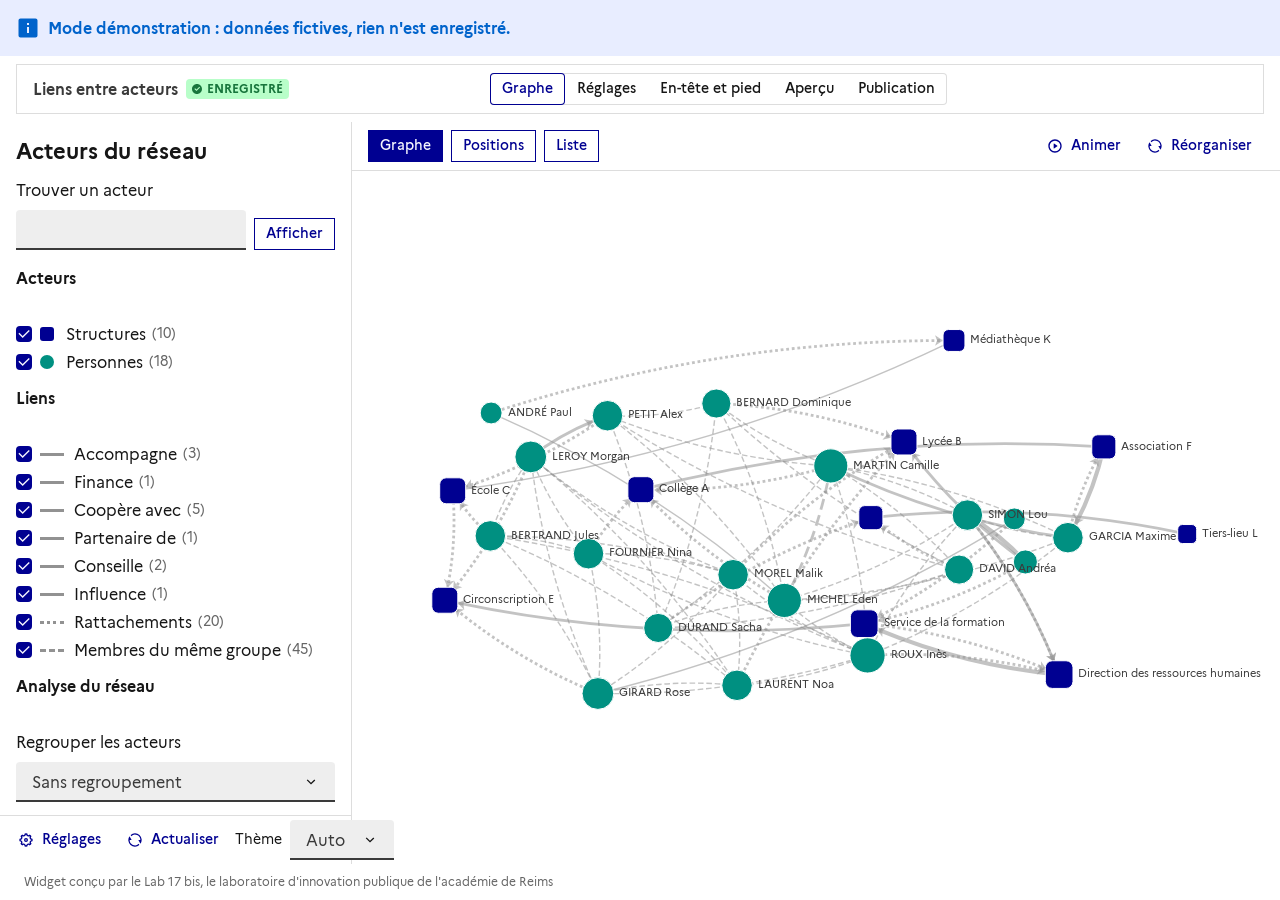
==== index.html @ 30cc1d92 "Publication : adresse à identifiant long refusée avec explication Co-Authored-By: Claude Sonnet 5.5 " ====
<!DOCTYPE html>
<html lang="fr" data-fr-theme="light">
<head>
  <meta charset="utf-8">
  <meta http-equiv="Content-Security-Policy" content="default-src 'self'; script-src 'self' 'unsafe-eval' https://docs.getgrist.com; style-src 'self' 'unsafe-inline' https://cdn.jsdelivr.net; img-src 'self' data: blob: https:; font-src 'self' data: https://cdn.jsdelivr.net; connect-src 'self' https: http://localhost:* http://127.0.0.1:*; frame-src 'self' https:; worker-src 'self' blob:; object-src 'none'; base-uri 'none'; form-action 'self'">
  <meta name="viewport" content="width=device-width, initial-scale=1">
  <title>Liens entre acteurs</title>
  <link rel="stylesheet" href="vendor/dsfr/dsfr.min.css">
  <link rel="stylesheet" href="vendor/dsfr/utility/icons/icons.min.css">
  <link rel="stylesheet" href="commun/page.css?v=2">
  <link rel="stylesheet" href="commun/configuration.css?v=7">
  <link rel="stylesheet" href="commun/grist-public.css?v=1">
  <link rel="stylesheet" href="css/app.css?v=4">
  <script src="https://docs.getgrist.com/grist-plugin-api.js"></script>
</head>
<body>
  <a class="fr-link gg-evitement" href="#gg-panneau">Aller au panneau des acteurs</a>
  <div id="entete"></div>
  <div id="gg-demo" class="fr-notice fr-notice--info" hidden>
    <div class="gg-marge">
      <div class="fr-notice__body">
        <p class="fr-notice__title">Mode démonstration : données fictives, rien n'est enregistré.</p>
      </div>
    </div>
  </div>
  <div id="gg-coque"></div>
  <main class="gg-cadre">
    <div class="gg-cote">
      <div id="gg-panneau" class="gg-panneau" tabindex="-1"><p>Chargement…</p></div>
      <div class="gg-pied">
        <button type="button" class="fr-btn fr-btn--sm fr-btn--tertiary-no-outline fr-icon-settings-5-line fr-btn--icon-left" id="gg-reglages" data-ecriture>Réglages</button>
        <button type="button" class="fr-btn fr-btn--sm fr-btn--tertiary-no-outline fr-icon-refresh-line fr-btn--icon-left" id="gg-actualiser">Actualiser</button>
        <label class="fr-label gg-theme-label" for="gg-theme">Thème</label>
        <select class="fr-select fr-select--sm gg-theme" id="gg-theme">
          <option value="auto">Auto</option>
          <option value="light">Clair</option>
          <option value="dark">Sombre</option>
        </select>
      </div>
    </div>
    <div class="gg-principal">
      <div class="gg-barre">
        <div class="gg-vues" role="group" aria-label="Vue">
          <button type="button" class="fr-btn fr-btn--sm" data-vue="graphe" aria-pressed="true">Graphe</button>
          <button type="button" class="fr-btn fr-btn--sm fr-btn--secondary" data-vue="positions" aria-pressed="false">Positions</button>
          <button type="button" class="fr-btn fr-btn--sm fr-btn--secondary" data-vue="liste" aria-pressed="false">Liste</button>
        </div>
        <div class="gg-mouvement">
          <p id="gg-statut" class="fr-text--xs gg-statut" aria-live="polite"></p>
          <button type="button" class="fr-btn fr-btn--sm fr-btn--tertiary-no-outline fr-icon-play-line fr-btn--icon-left" id="gg-animer" aria-pressed="false">Animer</button>
          <button type="button" class="fr-btn fr-btn--sm fr-btn--tertiary-no-outline fr-icon-refresh-line fr-btn--icon-left" id="gg-reorganiser" title="Recalculer la disposition du graphe">Réorganiser</button>
        </div>
      </div>
      <div id="gg-info" class="gg-info"></div>
      <div id="gg-graphe" class="gg-graphe" role="img" aria-label="Graphe des liens entre acteurs. La vue Liste en donne le contenu sous forme de tableaux."></div>
      <div id="gg-liste" class="gg-liste" hidden></div>
    </div>
  </main>
  <div id="pied"></div>
  <script src="vendor/echarts/echarts.min.js"></script>
  <script src="vendor/echarts/langFR.js"></script>
  <script src="commun/page-dsfr.js?v=3"></script>
  <script src="commun/page-editeur.js?v=1"></script>
  <script src="commun/configuration.js?v=10"></script>
  <script src="commun/grist-public.js?v=1"></script>
  <script src="js/app.js?v=6"></script>
</body>
</html>
---- commun/page.css ----
/* En-tête, pied de page et formulaire de réglage communs (questionnaire, catalogue, suivi-projet). */

.pd-entete .fr-header__operator img.pd-logo {
  display: block;
}

.pd-entete .pd-accueil {
  background-image: none;
}

.pd-pied-marques {
  display: flex;
  flex-wrap: wrap;
  align-items: center;
  gap: 1.5rem 2rem;
}

.pd-pied-marques .fr-logo {
  margin: 0;
}

.pd-pied {
  margin-top: 3rem;
}

/* Mention de l'auteur des widgets */
.pd-credit {
  flex-basis: 100%;
  margin: .5rem 0 0;
  font-size: .75rem;
  line-height: 1.25rem;
  color: var(--text-mention-grey);
}
.pd-pied--credit {
  margin-top: 1rem;
  padding: .5rem 1.5rem;
}
.pd-pied--credit .pd-credit { margin: 0; }
.pd-credit--seul { margin: 0; padding: .5rem 1.5rem; }
@media print { .pd-credit { color: #000; } }

/* Formulaire de réglage */
.pe-section {
  margin-top: 2rem;
  padding-top: 1rem;
  border-top: 1px solid var(--border-default-grey);
}

.pe-ligne {
  padding: 1rem;
  margin-bottom: 1rem;
  background: var(--background-alt-grey);
}

.pe-apercu {
  display: block;
  max-height: 5rem;
  max-width: 100%;
  width: auto;
  background: #fff;
  border: 1px solid var(--border-default-grey);
  padding: 0.25rem;
}

.pe-couleur {
  display: flex;
  align-items: center;
  gap: 1rem;
  margin-top: 0.5rem;
}

.pe-couleur input[type="color"] {
  width: 3rem;
  height: 2.5rem;
  border: 1px solid var(--border-default-grey);
  padding: 0;
}

.pe-vide {
  color: var(--text-mention-grey);
  margin: 0;
}

.pd-pied-sans-marque .fr-footer__content { flex-basis: 100%; max-width: 100%; margin-left: 0; }
---- commun/configuration.css ----
/* Page de configuration commune (ConfigLab). */
.cl-barre { display: flex; flex-wrap: wrap; gap: .75rem 1rem; align-items: center; justify-content: space-between; padding: .5rem 1rem; margin-bottom: 1rem; background: var(--background-default-grey); border: 1px solid var(--border-default-grey); }
.cl-titre { display: flex; gap: .5rem; align-items: center; }
.cl-nom { margin: 0; font-weight: 700; }
.cl-barre .fr-segmented { margin: 0; }
.cl-barre .cl-actions { margin: 0; align-items: center; }
.cl-barre .cl-actions > li, .cl-barre .cl-actions .fr-btn { margin: 0; }
.cl-barre .cl-actions > li { padding: 0; display: flex; align-items: center; } /* bouton Enregistrer aligné sur la barre d'onglets (2026-11-27) */
.cl-barre .fr-segmented { margin-left: auto; margin-right: auto; } /* onglets toujours centrés */
.cl-message:empty { display: none; }
.cl-message { margin-bottom: 1rem; }
.cl-panneau { max-width: 48rem; padding: 1.5rem; background: var(--background-default-grey); border: 1px solid var(--border-default-grey); }
.cl-section[hidden] { display: none; }
.cl-code { font-family: ui-monospace, SFMono-Regular, Menlo, Consolas, monospace; font-size: .8125rem; }
.cl-apercu { border: 1px solid var(--border-default-grey); background: var(--background-default-grey); }
.cl-apercu .pd-pied { margin-top: 0; }
.cl-apercu__contenu { min-height: 8rem; }

/* Bouton d'accès à la configuration, placé en haut de l'outil (ajout 2026-11-24) */
.cl-acces { text-align: right; margin: .5rem 0; }
@media print { .cl-acces { display: none !important; } }

/* Onglet Vue : l'outil prend toute la place, sans les boutons d'enregistrement (ajout 2026-11-24) */
.cl-sur-vue .cl-actions { visibility: hidden; } /* place du bouton réservée : la barre ne saute plus (2026-11-27) */ /* la pastille « Enregistré » reste visible sur toutes les pages (2026-11-27) */
.cl-section[data-cl-section="vue"] { min-width: 0; }
---- commun/grist-public.css ----
/* Mode public : lecture seule, aucune commande d'écriture ni de réglage. */
.gp-public .gp-ecriture,
.gp-public [data-ecriture],
.gp-public .cl-barre,
.gp-public .cl-actions {
  display: none !important;
}
/* Page intégrée dans un autre site : ni en-tête ni pied propres. */
.gp-integre #entete,
.gp-integre #pied,
.gp-integre .gp-hors-integre {
  display: none !important;
}
---- css/app.css ----
/* Mise en page propre à grist-graphe. Les composants viennent du DSFR. */

html, body { height: 100%; }
body { background: var(--background-default-grey); color: var(--text-default-grey); display: flex; flex-direction: column; margin: 0; }
.gg-marge { padding-left: 1rem; padding-right: 1rem; }
.gg-evitement { position: absolute; left: -999px; }
.gg-evitement:focus { left: 1rem; top: .5rem; z-index: 2000; background: var(--background-default-grey); }

.gg-cadre { flex: 1; min-height: 0; display: grid; grid-template-columns: minmax(16rem, 22rem) 1fr; }
.gg-cote { display: flex; flex-direction: column; min-height: 0; border-right: 1px solid var(--border-default-grey); }
.gg-panneau { flex: 1; overflow-y: auto; padding: 1rem; }
.gg-panneau:focus { outline: none; }
.gg-principal { display: flex; flex-direction: column; min-height: 0; min-width: 0; }
.gg-barre { display: flex; flex-wrap: wrap; justify-content: space-between; align-items: center; gap: .5rem; padding: .5rem 1rem; border-bottom: 1px solid var(--border-default-grey); }
.gg-vues { display: flex; gap: .5rem; }
.gg-vues .fr-btn, .gg-barre > .fr-btn, .gg-mouvement .fr-btn { margin: 0; }
.gg-mouvement { display: flex; flex-wrap: wrap; align-items: center; gap: .25rem; margin-left: auto; }
.gg-statut { margin: 0 .5rem 0 0; color: var(--text-mention-grey); }
.gg-statut:empty { display: none; }
.gg-graphe { flex: 1; min-height: 20rem; }
.gg-liste { flex: 1; overflow: auto; padding: 1rem; }
.gg-info:empty { display: none; }
.gg-info { padding: .5rem 1rem 0; }
.gg-callout { margin: 1rem 0; }
.gg-legende-positions { margin: 0; color: var(--text-mention-grey); }
@media (max-width: 48em) {
  html, body { height: auto; }
  .gg-cadre { display: flex; flex-direction: column; }
  .gg-principal { order: 1; }
  .gg-graphe { height: 60vh; flex: none; }
  .gg-cote { order: 2; border-right: 0; border-top: 1px solid var(--border-default-grey); }
  .gg-panneau { overflow: visible; }
}

.gg-pied { display: flex; flex-wrap: nowrap; align-items: center; gap: .25rem; padding: .25rem .5rem; border-top: 1px solid var(--border-default-grey); }
.gg-pied .fr-btn { margin: 0; flex: none; }
.gg-theme-label { margin: 0 0 0 auto; font-size: .875rem; }
.gg-pied .fr-select { width: 6.5rem; margin: 0 0 0 .25rem; flex: none; }

.gg-titre { margin-bottom: .75rem; }
.gg-alerte { margin-bottom: 1rem; }
.gg-compte { color: var(--text-mention-grey); font-size: .875rem; font-weight: 400; }
.gg-trouver { display: flex; align-items: flex-end; gap: .5rem; margin-bottom: 1rem; }
.gg-trouver .fr-input-group { flex: 1; margin: 0; }
.gg-trouver .fr-btn { margin: 0; flex: none; }
.gg-filtre { margin-bottom: .5rem; }
.gg-filtre .fr-fieldset__legend { padding-bottom: .5rem; }
.gg-filtre .fr-fieldset__element { margin-bottom: .25rem; }
.gg-filtre .fr-label { display: flex; align-items: center; gap: .375rem; }
.gg-pastille { display: inline-block; flex: none; width: .875rem; height: .875rem; margin-right: .375rem; vertical-align: middle; }
.gg-pastille--circle { border-radius: 50%; }
.gg-pastille--roundRect { border-radius: 3px; }
.gg-pastille--diamond { transform: rotate(45deg) scale(.85); }
.gg-trait { display: inline-block; width: 1.5rem; border-top: 3px solid #929292; margin-right: .25rem; }
.gg-trait--dashed { border-top-style: dashed; }
.gg-trait--dotted { border-top-style: dotted; }
.gg-legende-types { list-style: none; padding: 0; margin: 0 0 1rem; font-size: .875rem; }
.gg-legende-types li { padding: .125rem 0; }
.gg-top { padding-left: 1.25rem; margin: 0; }
.gg-encart { margin-top: 1rem; padding: .75rem; background: var(--background-alt-blue-france); }

.gg-retour { margin-bottom: .5rem; }
.gg-fiche__cat { display: flex; align-items: center; font-size: .875rem; font-weight: 700; margin-bottom: .25rem; }
#gg-fiche-titre:focus, #gg-reglages-titre:focus { outline: 2px solid #0a76f6; outline-offset: 2px; }
.gg-infos { font-size: .875rem; margin: 0 0 1rem; padding: 0; }
.gg-infos dt { font-weight: 700; padding: 0; margin: 0; }
.gg-infos dd { margin: 0 0 .5rem; padding: 0; }
.gg-notes { display: grid; grid-template-columns: 1fr 1fr; gap: .5rem; }
.gg-notes .fr-select-group { margin: 0; }
.gg-type-lien { font-weight: 700; font-size: .875rem; margin: .75rem 0 .25rem; }
.gg-voisins { list-style: none; padding: 0; margin: 0; }
.gg-voisins li { display: flex; justify-content: space-between; align-items: center; gap: .5rem; padding: .125rem 0; border-bottom: 1px solid var(--border-default-grey); }
.gg-suppr { margin: 0; flex: none; }
.gg-details { margin-top: 1rem; border: 1px solid var(--border-default-grey); padding: .5rem .75rem; }
.gg-details summary { cursor: pointer; font-weight: 700; font-size: .875rem; color: var(--text-action-high-blue-france); }
.gg-form-lien { margin-top: .75rem; }
.gg-form-lien .fr-input-group, .gg-form-lien .fr-select-group { margin-bottom: .75rem; }
.gg-chemin { font-size: .875rem; margin: .75rem 0 .5rem; padding-left: 1.25rem; }

.gg-reglage-table { border-top: 1px solid var(--border-default-grey); padding: .5rem 0; }
.gg-reglage-cols { display: grid; grid-template-columns: 1fr 1fr; gap: .5rem; margin-top: .5rem; }
.gg-reglage-cols .fr-select-group, .gg-reglage-cols .fr-input-group { margin: 0; }
.gg-liste-vue .fr-table { margin-bottom: 1rem; }

/* Page de configuration unique : on masque ce que la barre de configuration fait déjà (ajout 2026-11-24) */
#gg-reglages-zone .gg-retour, #gg-reglages-zone #gg-reglages-titre, #gg-reglages-zone .gg-actions-reglages { display: none; }

/* Coque à onglets (ajout 2026-11-24) */
#gg-coque { flex: 1; min-height: 0; display: flex; flex-direction: column; }
#gg-coque > .cl-barre { margin: .5rem 1rem; flex: none; }
#gg-coque > .cl-message { flex: none; padding: 0 1rem; }
#gg-coque > .cl-section[data-cl-section="vue"]:not([hidden]) { flex: 1; min-height: 0; display: flex; }
#gg-coque > .cl-section[data-cl-section="vue"] > .gg-cadre { flex: 1; }
#gg-coque > .cl-section:not([data-cl-section="vue"]):not([hidden]) { padding: 0 1rem 1rem; overflow-y: auto; }

/* Page publique : lecture seule, aucune commande d'écriture. */
.gp-public [data-supprimer-lien],
.gp-public [data-retirer-participation],
.gp-public [data-action="ajouter-participation"],
.gp-public [data-action="ajouter-colonnes"],
.gp-public [data-action="creer-liens"],
.gp-public .gg-encart,
.gp-public details:has([data-form="lien"]),
.gp-public .fr-select-group:has([data-note]) {
  display: none !important;
}

/* Analyse du réseau : groupes à mettre en avant (ajout 2026-11-25) */
.gg-analyse .fr-select-group { margin-bottom: .5rem; }
.gg-analyse .fr-select-group .fr-label { display: block; }
.gg-groupes { margin: 0; }
.gg-groupes .fr-tag { max-width: 100%; }
.gg-groupes .gg-pastille { margin-right: .25rem; width: .75rem; height: .75rem; }
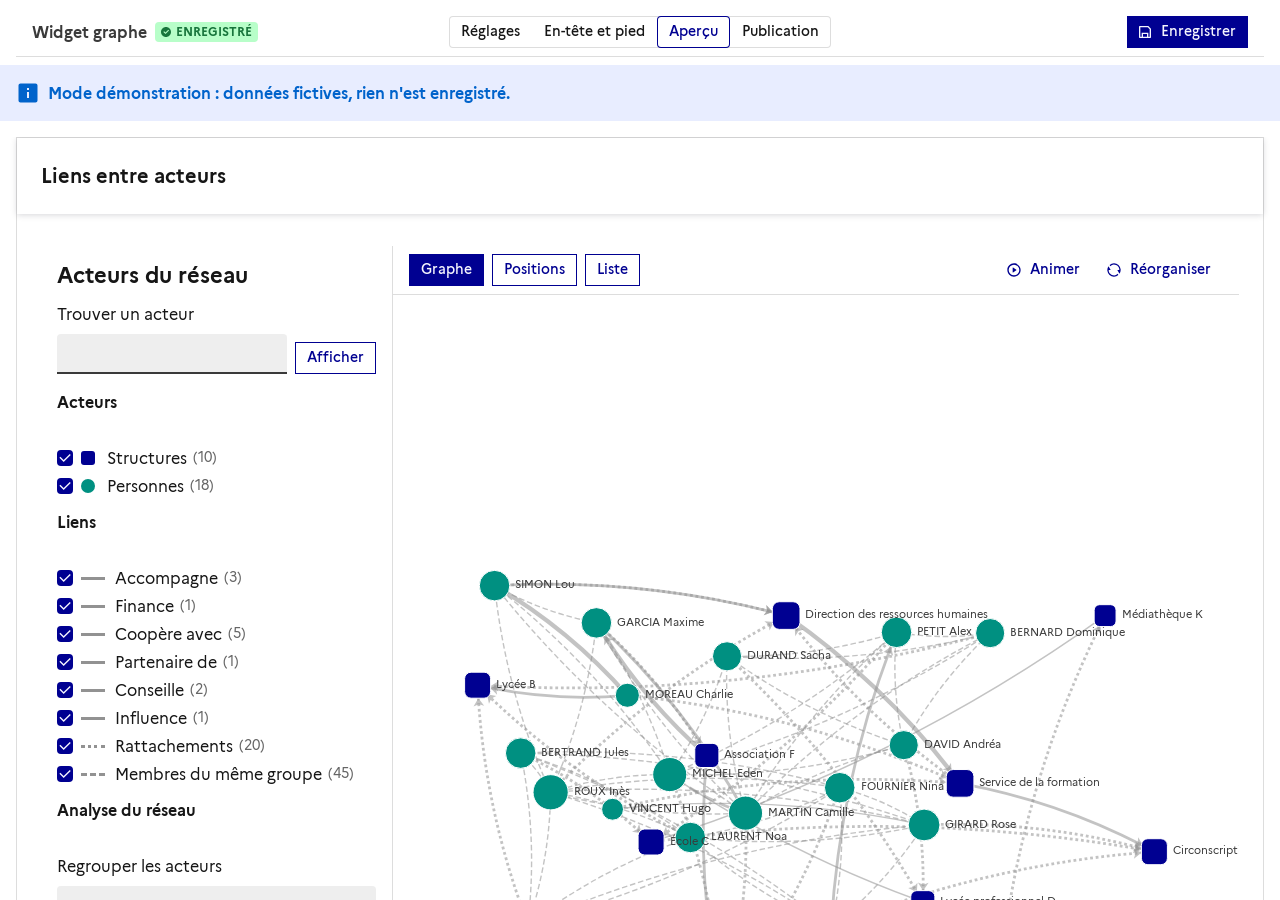
==== commit 64de3394: "Barre commune de l'éditeur et choix éditeur ou page d'usage par vue Grist Co-Authored-By: Claude Opu" ====
--- a/index.html
+++ b/index.html
@@ -8,7 +8,8 @@
   <link rel="stylesheet" href="vendor/dsfr/dsfr.min.css">
   <link rel="stylesheet" href="vendor/dsfr/utility/icons/icons.min.css">
   <link rel="stylesheet" href="commun/page.css?v=2">
-  <link rel="stylesheet" href="commun/configuration.css?v=7">
+  <link rel="stylesheet" href="commun/barre.css?v=1">
+  <link rel="stylesheet" href="commun/configuration.css?v=8">
   <link rel="stylesheet" href="commun/grist-public.css?v=1">
   <link rel="stylesheet" href="css/app.css?v=4">
   <script src="https://docs.getgrist.com/grist-plugin-api.js"></script>
@@ -61,8 +62,9 @@
   <script src="vendor/echarts/langFR.js"></script>
   <script src="commun/page-dsfr.js?v=3"></script>
   <script src="commun/page-editeur.js?v=1"></script>
-  <script src="commun/configuration.js?v=10"></script>
+  <script src="commun/barre.js?v=1"></script>
+  <script src="commun/configuration.js?v=11"></script>
   <script src="commun/grist-public.js?v=1"></script>
-  <script src="js/app.js?v=6"></script>
+  <script src="js/app.js?v=7"></script>
 </body>
 </html>
--- a/commun/barre.css
+++ b/commun/barre.css
@@ -0,0 +1,24 @@
+/* Barre commune de l'éditeur des widgets (BarreLab). Fichier partagé : même copie dans chaque dépôt. */
+.cl-barre { position: sticky; top: 0; z-index: 750; display: flex; flex-wrap: wrap; gap: .5rem 1rem; align-items: center; padding: .5rem 1rem; margin-bottom: 1rem; background: var(--background-default-grey); border-bottom: 1px solid var(--border-default-grey); }
+.cl-titre { display: flex; gap: .5rem; align-items: center; flex: 1 1 0; min-width: 12rem; }
+.cl-nom { margin: 0; font-weight: 700; }
+.cl-titre .fr-badge { margin: 0; }
+.cl-onglets { flex: 0 1 auto; display: flex; justify-content: center; }
+.cl-barre .fr-segmented { margin: 0; }
+.cl-actions { flex: 1 1 0; display: flex; gap: .5rem; justify-content: flex-end; align-items: center; min-width: 10rem; }
+.cl-actions .fr-btn { margin: 0; white-space: nowrap; }
+.cl-sous { flex: 1 0 100%; display: flex; justify-content: center; padding-top: .25rem; border-top: 1px solid var(--border-default-grey); }
+.cl-sous[hidden] { display: none; }
+
+/* Éditeur : l'en-tête et le pied de page du widget ne s'affichent que dans l'onglet Aperçu. */
+.cl-mode-editeur #entete, .cl-mode-editeur #pied { display: none; }
+
+/* Page d'usage : pas de barre ; un lien discret en bas de page rouvre l'éditeur. */
+.cl-mode-page .cl-barre, .cl-mode-page .cl-config, .cl-mode-page .cl-avis-apercu { display: none !important; }
+.cl-editer { display: none; margin: 1rem auto; max-width: 78rem; padding: 0 1rem; text-align: right; }
+.cl-mode-page .cl-editer { display: block; }
+@media print { .cl-barre, .cl-editer { display: none !important; } }
+
+/* Accès aux réglages : la barre suffit, les anciens liens et boutons « Réglages » ou « Configurer » de l'outil sont masqués. */
+a[href="#/reglages"], a[href="#reglages"], li:has(> a[href="#/reglages"]), #gc-reglages, #gg-reglages { display: none !important; }
+.cl-mode-page .ed-message .fr-alert--info, .cl-mode-page .ed-message .fr-alert--success { display: none; }
--- a/commun/configuration.css
+++ b/commun/configuration.css
@@ -1,25 +1,16 @@
-/* Page de configuration commune (ConfigLab). */
-.cl-barre { display: flex; flex-wrap: wrap; gap: .75rem 1rem; align-items: center; justify-content: space-between; padding: .5rem 1rem; margin-bottom: 1rem; background: var(--background-default-grey); border: 1px solid var(--border-default-grey); }
-.cl-titre { display: flex; gap: .5rem; align-items: center; }
-.cl-nom { margin: 0; font-weight: 700; }
-.cl-barre .fr-segmented { margin: 0; }
-.cl-barre .cl-actions { margin: 0; align-items: center; }
-.cl-barre .cl-actions > li, .cl-barre .cl-actions .fr-btn { margin: 0; }
-.cl-barre .cl-actions > li { padding: 0; display: flex; align-items: center; } /* bouton Enregistrer aligné sur la barre d'onglets (2026-11-27) */
-.cl-barre .fr-segmented { margin-left: auto; margin-right: auto; } /* onglets toujours centrés */
+/* Page de configuration commune (ConfigLab). La barre elle-même est dans barre.css (BarreLab). */
 .cl-message:empty { display: none; }
 .cl-message { margin-bottom: 1rem; }
+.cl-config > .fr-notice { margin: 0 0 1rem; }
 .cl-panneau { max-width: 48rem; padding: 1.5rem; background: var(--background-default-grey); border: 1px solid var(--border-default-grey); }
 .cl-section[hidden] { display: none; }
+.cl-section[data-cl-section="vue"] { display: none; }
 .cl-code { font-family: ui-monospace, SFMono-Regular, Menlo, Consolas, monospace; font-size: .8125rem; }
 .cl-apercu { border: 1px solid var(--border-default-grey); background: var(--background-default-grey); }
 .cl-apercu .pd-pied { margin-top: 0; }
 .cl-apercu__contenu { min-height: 8rem; }
+.cl-mode { margin-bottom: 2rem; padding-bottom: 1.5rem; border-bottom: 1px solid var(--border-default-grey); }
 
 /* Bouton d'accès à la configuration, placé en haut de l'outil (ajout 2026-11-24) */
 .cl-acces { text-align: right; margin: .5rem 0; }
 @media print { .cl-acces { display: none !important; } }
-
-/* Onglet Vue : l'outil prend toute la place, sans les boutons d'enregistrement (ajout 2026-11-24) */
-.cl-sur-vue .cl-actions { visibility: hidden; } /* place du bouton réservée : la barre ne saute plus (2026-11-27) */ /* la pastille « Enregistré » reste visible sur toutes les pages (2026-11-27) */
-.cl-section[data-cl-section="vue"] { min-width: 0; }
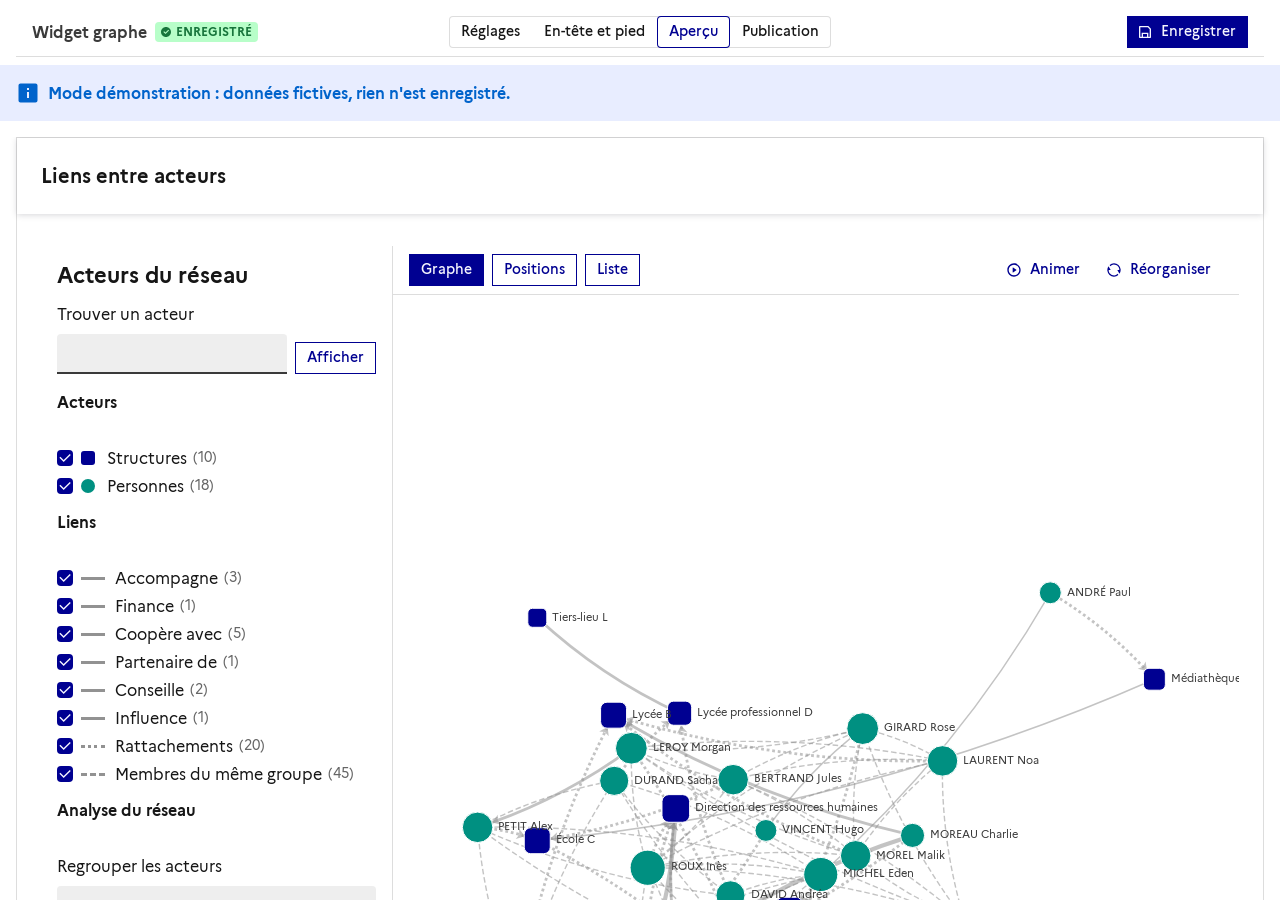
==== commit eb67c5d9: "Affichage de la vue : rappel d'enregistrer le choix dans Grist Co-Authored-By: Claude Opus 5.5 <nore" ====
--- a/index.html
+++ b/index.html
@@ -62,8 +62,8 @@
   <script src="vendor/echarts/langFR.js"></script>
   <script src="commun/page-dsfr.js?v=3"></script>
   <script src="commun/page-editeur.js?v=1"></script>
-  <script src="commun/barre.js?v=1"></script>
-  <script src="commun/configuration.js?v=11"></script>
+  <script src="commun/barre.js?v=2"></script>
+  <script src="commun/configuration.js?v=12"></script>
   <script src="commun/grist-public.js?v=1"></script>
   <script src="js/app.js?v=7"></script>
 </body>
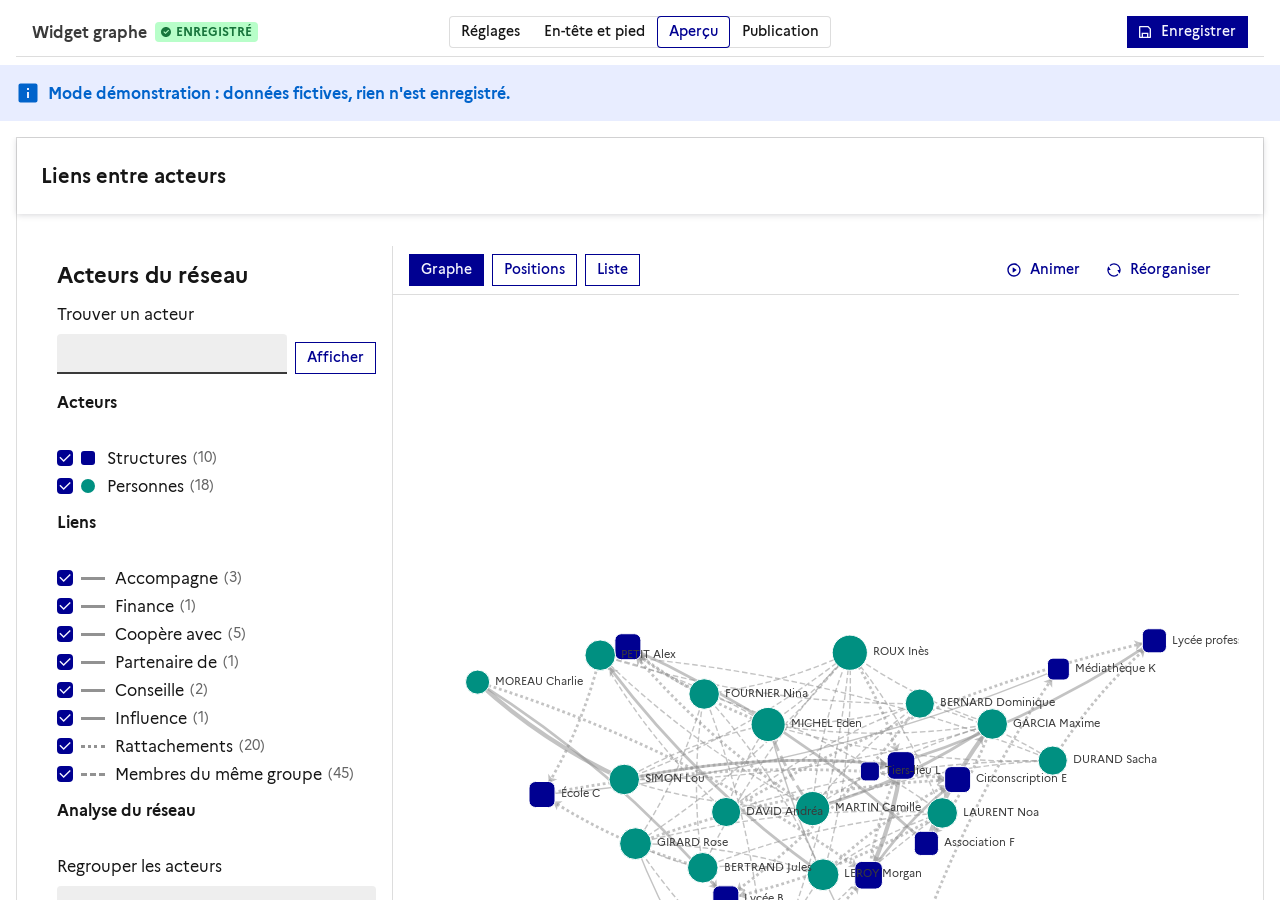
==== commit cc119709: "Message commun quand le widget ne peut pas lire le document Co-Authored-By: Claude Opus 5.5 <noreply" ====
--- a/index.html
+++ b/index.html
@@ -8,7 +8,7 @@
   <link rel="stylesheet" href="vendor/dsfr/dsfr.min.css">
   <link rel="stylesheet" href="vendor/dsfr/utility/icons/icons.min.css">
   <link rel="stylesheet" href="commun/page.css?v=2">
-  <link rel="stylesheet" href="commun/barre.css?v=1">
+  <link rel="stylesheet" href="commun/barre.css?v=2">
   <link rel="stylesheet" href="commun/configuration.css?v=8">
   <link rel="stylesheet" href="commun/grist-public.css?v=1">
   <link rel="stylesheet" href="css/app.css?v=4">
@@ -62,7 +62,7 @@
   <script src="vendor/echarts/langFR.js"></script>
   <script src="commun/page-dsfr.js?v=3"></script>
   <script src="commun/page-editeur.js?v=1"></script>
-  <script src="commun/barre.js?v=2"></script>
+  <script src="commun/barre.js?v=3"></script>
   <script src="commun/configuration.js?v=12"></script>
   <script src="commun/grist-public.js?v=1"></script>
   <script src="js/app.js?v=7"></script>
--- a/commun/barre.css
+++ b/commun/barre.css
@@ -22,3 +22,7 @@
 /* Accès aux réglages : la barre suffit, les anciens liens et boutons « Réglages » ou « Configurer » de l'outil sont masqués. */
 a[href="#/reglages"], a[href="#reglages"], li:has(> a[href="#/reglages"]), #gc-reglages, #gg-reglages { display: none !important; }
 .cl-mode-page .ed-message .fr-alert--info, .cl-mode-page .ed-message .fr-alert--success { display: none; }
+
+/* Widget sans accès au document : seul le message reste visible. */
+.lab-sans-acces > *:not(.lab-acces) { display: none !important; }
+.lab-acces { margin: 1rem; }
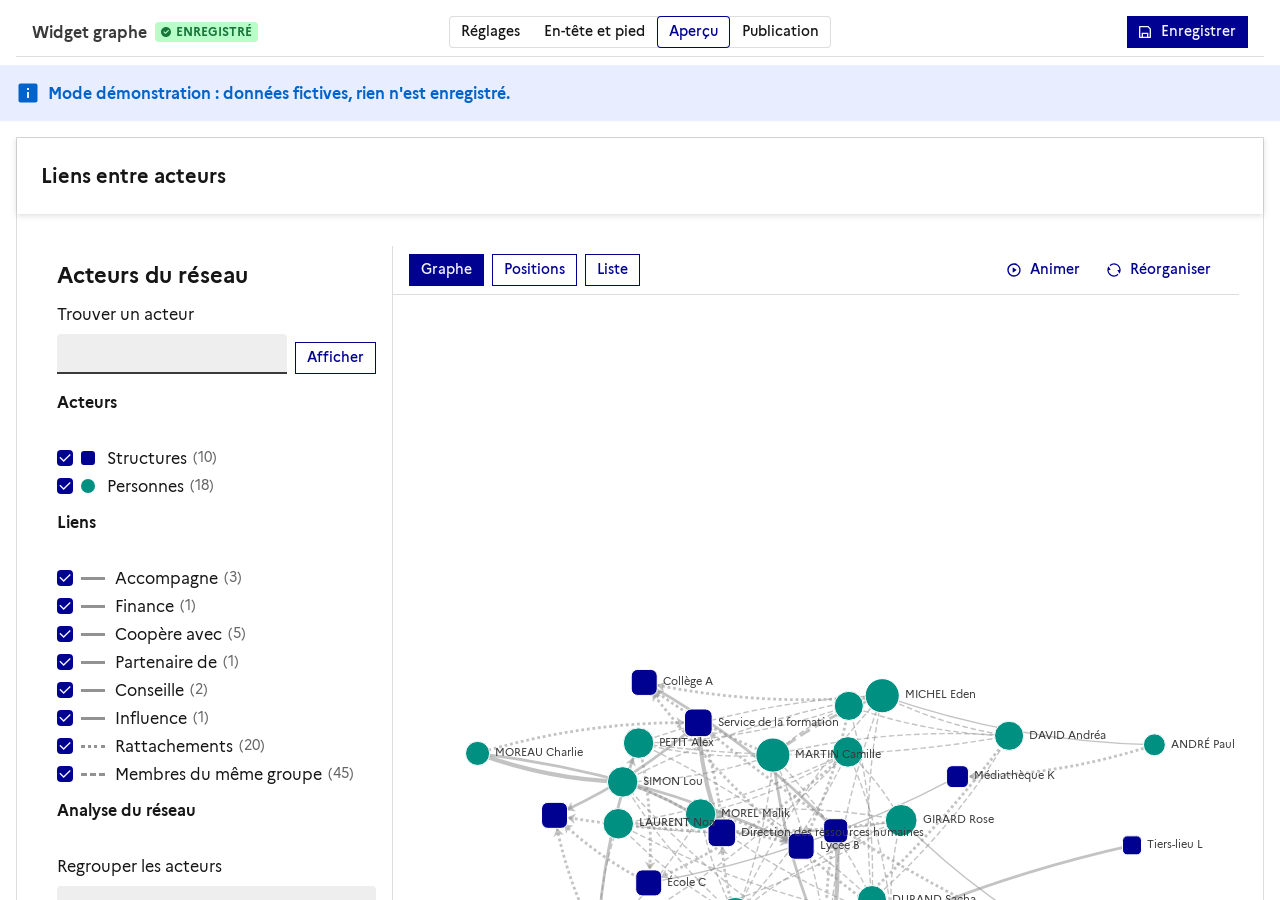
==== commit d6868fea: "Barre : nom et statut sur une ligne Co-Authored-By: Claude Opus 5.5 <noreply@anthropic.com> Claude-S" ====
--- a/index.html
+++ b/index.html
@@ -8,7 +8,7 @@
   <link rel="stylesheet" href="vendor/dsfr/dsfr.min.css">
   <link rel="stylesheet" href="vendor/dsfr/utility/icons/icons.min.css">
   <link rel="stylesheet" href="commun/page.css?v=2">
-  <link rel="stylesheet" href="commun/barre.css?v=2">
+  <link rel="stylesheet" href="commun/barre.css?v=3">
   <link rel="stylesheet" href="commun/configuration.css?v=8">
   <link rel="stylesheet" href="commun/grist-public.css?v=1">
   <link rel="stylesheet" href="css/app.css?v=4">
--- a/commun/barre.css
+++ b/commun/barre.css
@@ -1,8 +1,10 @@
 /* Barre commune de l'éditeur des widgets (BarreLab). Fichier partagé : même copie dans chaque dépôt. */
 .cl-barre { position: sticky; top: 0; z-index: 750; display: flex; flex-wrap: wrap; gap: .5rem 1rem; align-items: center; padding: .5rem 1rem; margin-bottom: 1rem; background: var(--background-default-grey); border-bottom: 1px solid var(--border-default-grey); }
 .cl-titre { display: flex; gap: .5rem; align-items: center; flex: 1 1 0; min-width: 12rem; }
-.cl-nom { margin: 0; font-weight: 700; }
-.cl-titre .fr-badge { margin: 0; }
+.cl-nom { margin: 0; font-weight: 700; white-space: nowrap; }
+.cl-titre .fr-badge { margin: 0; white-space: nowrap; }
+/* Le nom et le statut tiennent sur une ligne : la barre ne change pas de hauteur quand le statut change. */
+.cl-titre { min-width: max-content; }
 .cl-onglets { flex: 0 1 auto; display: flex; justify-content: center; }
 .cl-barre .fr-segmented { margin: 0; }
 .cl-actions { flex: 1 1 0; display: flex; gap: .5rem; justify-content: flex-end; align-items: center; min-width: 10rem; }
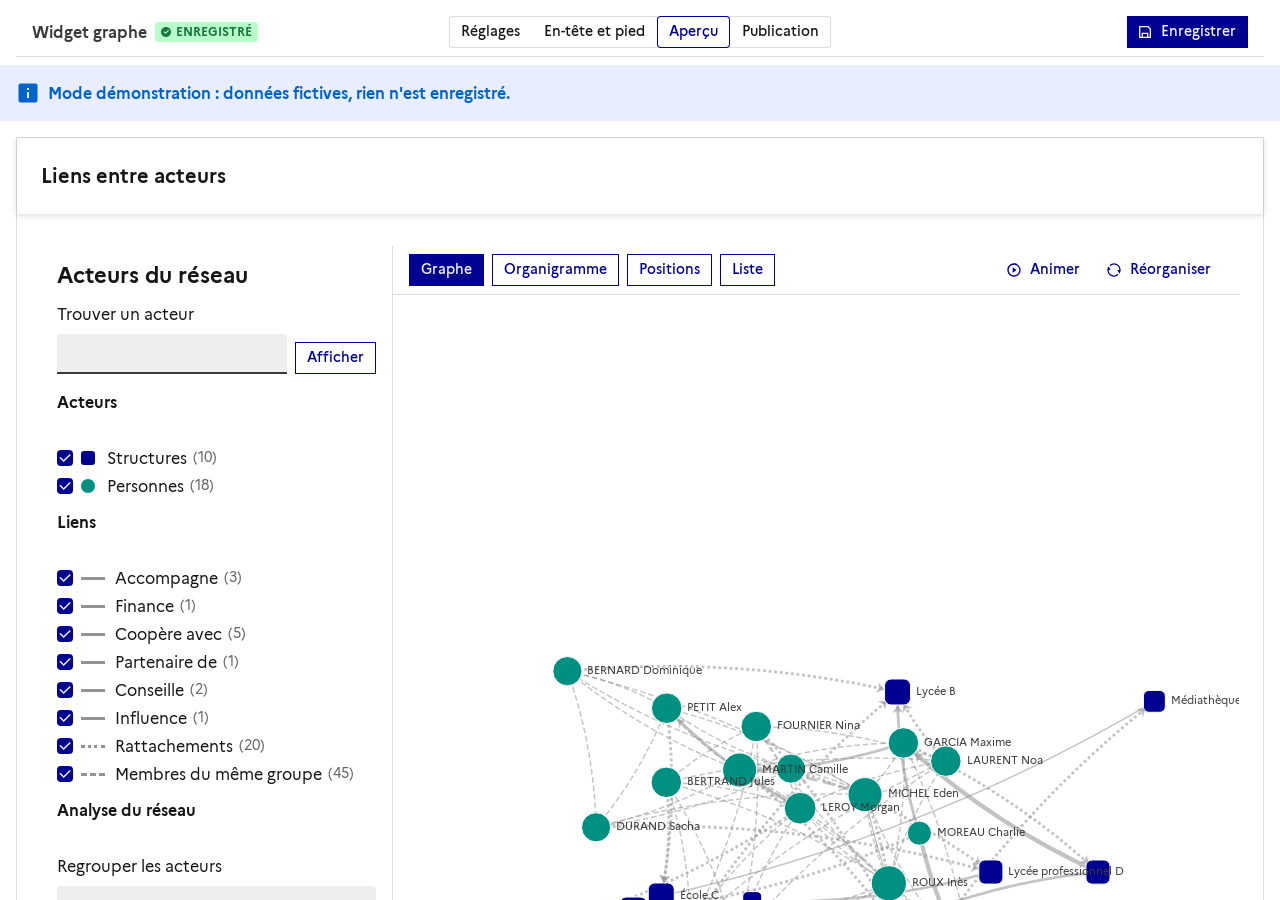
==== commit f8dc645c: "Lot 5 : vue Organigramme (arbre des rattachements, colonnes de personnes, réglages) et tests fiabili" ====
--- a/index.html
+++ b/index.html
@@ -43,6 +43,7 @@
       <div class="gg-barre">
         <div class="gg-vues" role="group" aria-label="Vue">
           <button type="button" class="fr-btn fr-btn--sm" data-vue="graphe" aria-pressed="true">Graphe</button>
+          <button type="button" class="fr-btn fr-btn--sm fr-btn--secondary" data-vue="organigramme" aria-pressed="false">Organigramme</button>
           <button type="button" class="fr-btn fr-btn--sm fr-btn--secondary" data-vue="positions" aria-pressed="false">Positions</button>
           <button type="button" class="fr-btn fr-btn--sm fr-btn--secondary" data-vue="liste" aria-pressed="false">Liste</button>
         </div>
@@ -65,6 +66,6 @@
   <script src="commun/barre.js?v=3"></script>
   <script src="commun/configuration.js?v=12"></script>
   <script src="commun/grist-public.js?v=1"></script>
-  <script src="js/app.js?v=7"></script>
+  <script src="js/app.js?v=8"></script>
 </body>
 </html>
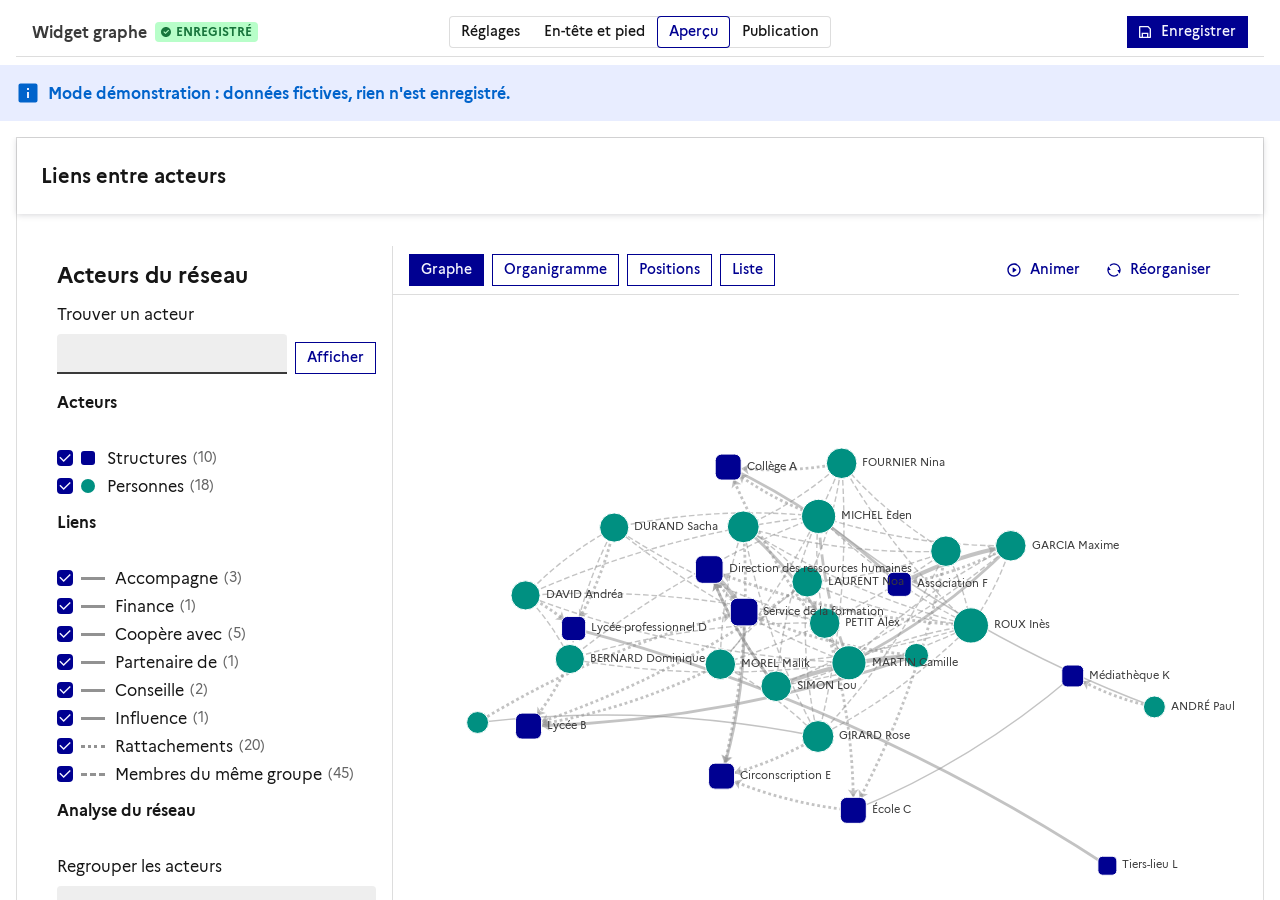
==== commit a750920c: "Zone du graphe à la hauteur de l'écran dans l'éditeur Co-Authored-By: Claude Opus 5.5 <noreply@anthr" ====
--- a/index.html
+++ b/index.html
@@ -11,7 +11,7 @@
   <link rel="stylesheet" href="commun/barre.css?v=3">
   <link rel="stylesheet" href="commun/configuration.css?v=8">
   <link rel="stylesheet" href="commun/grist-public.css?v=1">
-  <link rel="stylesheet" href="css/app.css?v=4">
+  <link rel="stylesheet" href="css/app.css?v=5">
   <script src="https://docs.getgrist.com/grist-plugin-api.js"></script>
 </head>
 <body>
--- a/css/app.css
+++ b/css/app.css
@@ -7,6 +7,9 @@
 .gg-evitement:focus { left: 1rem; top: .5rem; z-index: 2000; background: var(--background-default-grey); }
 
 .gg-cadre { flex: 1; min-height: 0; display: grid; grid-template-columns: minmax(16rem, 22rem) 1fr; }
+/* Dans l'éditeur (Aperçu), la page n'a pas de hauteur fixe : sans plafond, la zone du graphe s'allongeait jusqu'au bas
+   du panneau de gauche et le graphe, centré, apparaissait très bas. Le panneau défile, le graphe tient dans l'écran. */
+.gg-cadre { height: max(32rem, calc(100vh - 7rem)); grid-template-rows: minmax(0, 1fr); }
 .gg-cote { display: flex; flex-direction: column; min-height: 0; border-right: 1px solid var(--border-default-grey); }
 .gg-panneau { flex: 1; overflow-y: auto; padding: 1rem; }
 .gg-panneau:focus { outline: none; }
@@ -25,7 +28,7 @@
 .gg-legende-positions { margin: 0; color: var(--text-mention-grey); }
 @media (max-width: 48em) {
   html, body { height: auto; }
-  .gg-cadre { display: flex; flex-direction: column; }
+  .gg-cadre { display: flex; flex-direction: column; height: auto; }
   .gg-principal { order: 1; }
   .gg-graphe { height: 60vh; flex: none; }
   .gg-cote { order: 2; border-right: 0; border-top: 1px solid var(--border-default-grey); }
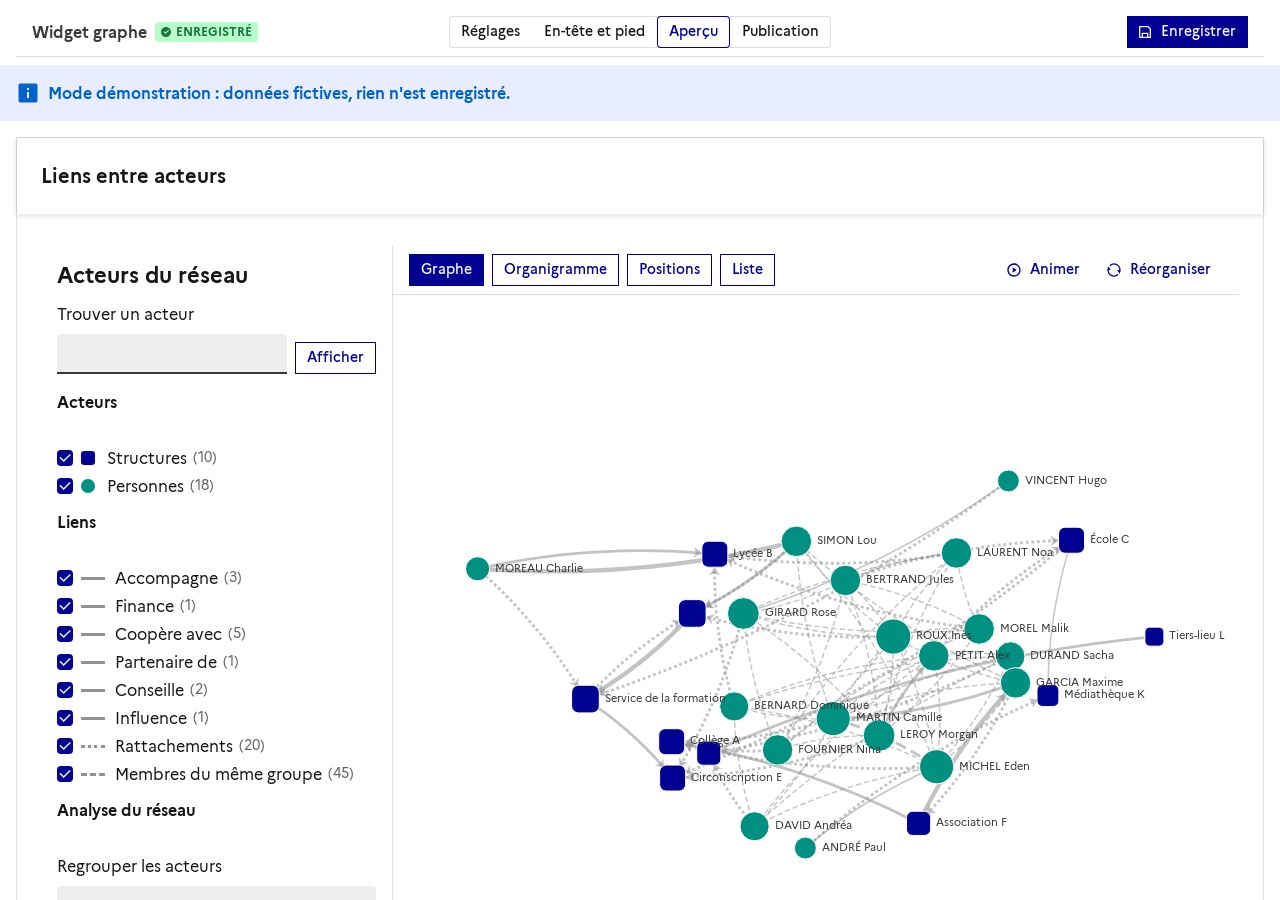
==== commit bd8ba18e: "Barre de l'éditeur : statut « Non enregistré », actions immédiates hors réglages Co-Authored-By: Cla" ====
--- a/index.html
+++ b/index.html
@@ -64,7 +64,7 @@
   <script src="commun/page-dsfr.js?v=3"></script>
   <script src="commun/page-editeur.js?v=1"></script>
   <script src="commun/barre.js?v=3"></script>
-  <script src="commun/configuration.js?v=12"></script>
+  <script src="commun/configuration.js?v=13"></script>
   <script src="commun/grist-public.js?v=1"></script>
   <script src="js/app.js?v=8"></script>
 </body>
